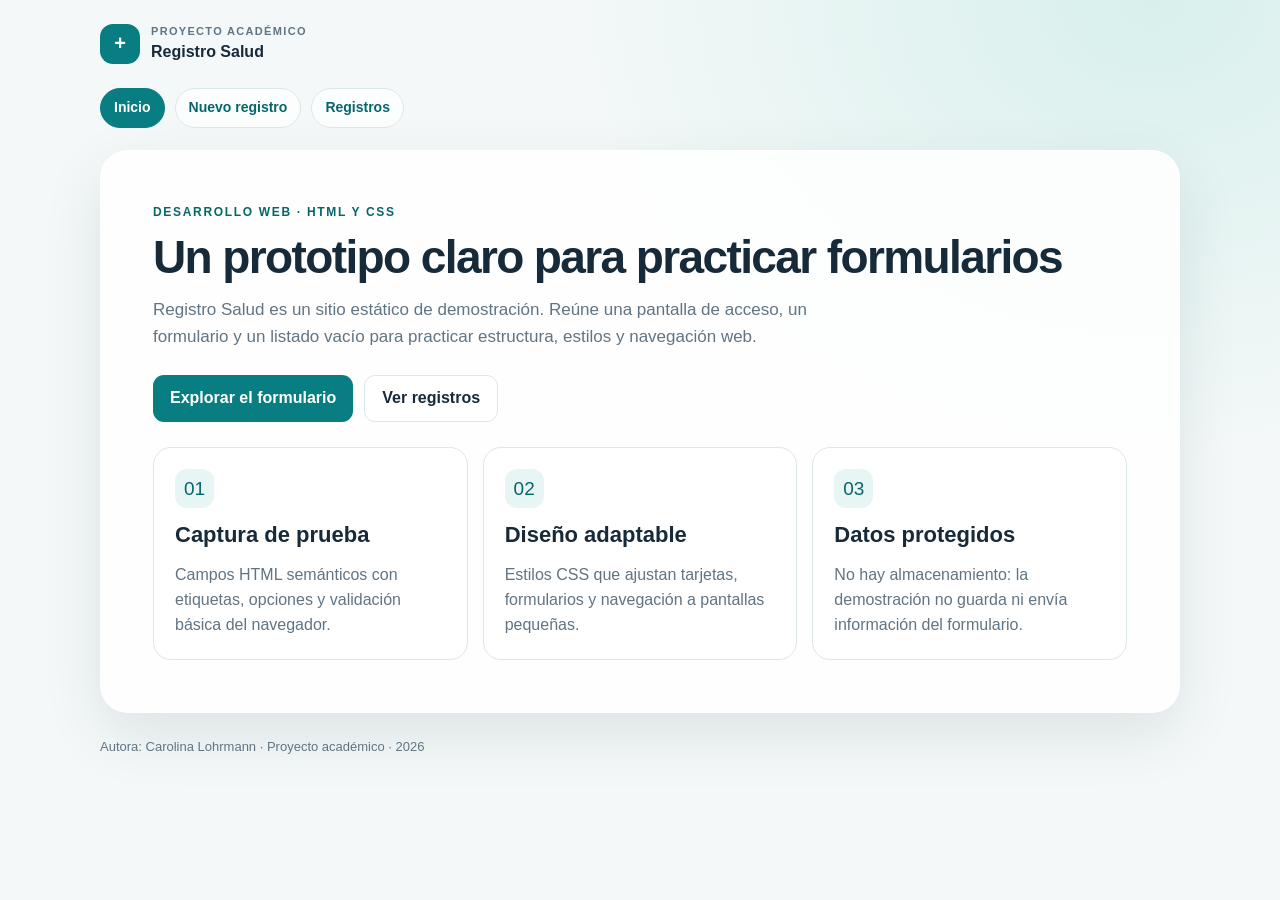
==== index.html @ 2a4d935f "Add Registro Salud static site and Pages workflow" ====
<!doctype html>
<html lang="es">
<head>
  <meta charset="utf-8">
  <meta name="viewport" content="width=device-width, initial-scale=1">
  <meta name="description" content="Proyecto académico Registro Salud, creado por Carolina Lohrmann.">
  <title>Registro Salud | Carolina Lohrmann</title>
  <link rel="stylesheet" href="css/estilo.css">
</head>
<body>
  <header class="topbar shell"><a class="brand" href="index.html"><span class="brand-mark" aria-hidden="true">+</span><span><small>Proyecto académico</small>Registro Salud</span></a></header>
  <main class="shell">
    <nav class="nav" aria-label="Navegación principal"><a href="index.html" aria-current="page">Inicio</a><a href="principal.html">Nuevo registro</a><a href="registros.html">Registros</a></nav>
    <section class="hero">
      <p class="eyebrow">Desarrollo web · HTML y CSS</p>
      <h1>Un prototipo claro para practicar formularios</h1>
      <p class="lead">Registro Salud es un sitio estático de demostración. Reúne una pantalla de acceso, un formulario y un listado vacío para practicar estructura, estilos y navegación web.</p>
      <div class="actions"><a class="button" href="principal.html">Explorar el formulario</a><a class="button secondary" href="registros.html">Ver registros</a></div>
      <div class="card-grid">
        <article class="card"><span class="card-icon" aria-hidden="true">01</span><h2>Captura de prueba</h2><p>Campos HTML semánticos con etiquetas, opciones y validación básica del navegador.</p></article>
        <article class="card"><span class="card-icon" aria-hidden="true">02</span><h2>Diseño adaptable</h2><p>Estilos CSS que ajustan tarjetas, formularios y navegación a pantallas pequeñas.</p></article>
        <article class="card"><span class="card-icon" aria-hidden="true">03</span><h2>Datos protegidos</h2><p>No hay almacenamiento: la demostración no guarda ni envía información del formulario.</p></article>
      </div>
    </section>
  </main>
  <footer class="footer shell">Autora: Carolina Lohrmann · Proyecto académico · 2026</footer>
</body>
</html>
---- css/estilo.css ----
:root {
  color-scheme: light;
  --ink: #172a3a;
  --muted: #617483;
  --teal: #087e83;
  --teal-dark: #05666c;
  --sky: #e8f5f5;
  --line: #dce7e9;
  --paper: #fff;
  --wash: #f4f8f8;
  --shadow: 0 22px 60px rgba(19, 54, 66, .10);
}

* { box-sizing: border-box; }
body {
  margin: 0;
  min-height: 100vh;
  color: var(--ink);
  background: radial-gradient(ellipse at 90% 0%, #d8f0ed 0, transparent 36%), var(--wash);
  font: 16px/1.55 'Segoe UI', Arial, sans-serif;
}
a { color: var(--teal-dark); text-decoration-thickness: 1px; text-underline-offset: 3px; }
a:hover { color: #034d54; }
button, input, select, textarea { font: inherit; }
.shell { width: min(1080px, calc(100% - 40px)); margin: 0 auto; }
.topbar { padding: 23px 0; }
.brand { display: inline-flex; align-items: center; gap: 11px; color: var(--ink); font-weight: 800; text-decoration: none; }
.brand-mark { display: grid; width: 40px; height: 40px; place-items: center; border-radius: 13px; color: white; background: var(--teal); font-size: 20px; }
.brand small { display: block; color: var(--muted); font-size: 11px; font-weight: 600; letter-spacing: .12em; text-transform: uppercase; }
.nav { display: flex; flex-wrap: wrap; gap: 10px; margin: 0 0 22px; }
.nav a { padding: 8px 13px; border: 1px solid var(--line); border-radius: 99px; background: rgba(255,255,255,.72); font-size: 14px; font-weight: 600; text-decoration: none; }
.nav a[aria-current="page"] { border-color: var(--teal); color: white; background: var(--teal); }
.hero { padding: clamp(25px, 5vw, 52px); border: 1px solid rgba(255,255,255,.85); border-radius: 28px; background: rgba(255,255,255,.85); box-shadow: var(--shadow); }
.eyebrow { margin: 0 0 9px; color: var(--teal-dark); font-size: 12px; font-weight: 800; letter-spacing: .14em; text-transform: uppercase; }
h1, h2, h3 { font-family: 'Segoe UI', Arial, sans-serif; line-height: 1.2; }
h1 { margin: 0 0 12px; font-size: clamp(30px, 5vw, 46px); letter-spacing: -.035em; }
h2 { margin: 0 0 15px; font-size: 22px; }
.lead { max-width: 680px; margin: 0 0 25px; color: var(--muted); font-size: 17px; }
.card-grid { display: grid; grid-template-columns: repeat(auto-fit, minmax(220px, 1fr)); gap: 15px; margin-top: 25px; }
.card { padding: 21px; border: 1px solid var(--line); border-radius: 18px; background: var(--paper); }
.card p { margin: 0; color: var(--muted); }
.card-icon { display: grid; width: 39px; height: 39px; margin-bottom: 14px; place-items: center; border-radius: 12px; color: var(--teal-dark); background: var(--sky); font-size: 19px; }
.actions { display: flex; flex-wrap: wrap; gap: 11px; margin-top: 24px; }
.button, button, input[type=submit], input[type=reset] { display: inline-flex; align-items: center; justify-content: center; min-height: 44px; padding: 10px 17px; border: 0; border-radius: 11px; color: white; background: var(--teal); font-weight: 700; text-decoration: none; cursor: pointer; }
.button:hover, button:hover, input[type=submit]:hover { color: white; background: var(--teal-dark); }
.button.secondary, input[type=reset] { border: 1px solid var(--line); color: var(--ink); background: white; }
.form-layout { display: grid; grid-template-columns: minmax(0, 1.5fr) minmax(230px, .7fr); gap: 20px; }
.panel { padding: clamp(20px, 4vw, 34px); border: 1px solid var(--line); border-radius: 21px; background: var(--paper); box-shadow: 0 12px 35px rgba(19,54,66,.06); }
fieldset { min-width: 0; margin: 0 0 20px; padding: 18px; border: 1px solid var(--line); border-radius: 15px; }
legend { padding: 0 7px; color: var(--teal-dark); font-weight: 800; }
.field-grid { display: grid; grid-template-columns: repeat(2, minmax(0, 1fr)); gap: 14px; }
.field { display: grid; gap: 6px; }
.field.full { grid-column: 1 / -1; }
label { font-size: 14px; font-weight: 700; }
input[type=text], input[type=date], input[type=password], select, textarea { width: 100%; min-height: 43px; padding: 10px 12px; border: 1px solid #cddadd; border-radius: 9px; color: var(--ink); background: white; }
textarea { min-height: 84px; resize: vertical; }
input:focus, select:focus, textarea:focus { outline: 3px solid rgba(8,126,131,.15); border-color: var(--teal); }
.choices { display: flex; flex-wrap: wrap; gap: 10px 17px; }
.choices label { display: inline-flex; align-items: center; gap: 7px; font-weight: 500; }
.notice { padding: 15px 17px; border-left: 4px solid #c58b24; border-radius: 8px; color: #665126; background: #fff8e9; font-size: 14px; }
.table-wrap { overflow-x: auto; margin-top: 21px; border: 1px solid var(--line); border-radius: 14px; background: white; }
table { width: 100%; border-collapse: collapse; text-align: left; }
th, td { padding: 13px 16px; border-bottom: 1px solid var(--line); }
th { color: var(--muted); background: #f5f9f9; font-size: 12px; letter-spacing: .08em; text-transform: uppercase; }
tbody tr:last-child td { border-bottom: 0; }
.empty { padding: 32px 18px; color: var(--muted); text-align: center; }
.footer { padding: 24px 0 34px; color: var(--muted); font-size: 13px; }
.login-box { width: min(470px, 100%); margin: 28px auto; }
.login-image { display: block; width: 126px; height: 126px; margin: 10px auto 22px; border-radius: 24px; object-fit: cover; }
@media (max-width: 720px) { .form-layout { grid-template-columns: 1fr; } }
@media (max-width: 520px) { .shell { width: min(100% - 26px, 1080px); } .field-grid { grid-template-columns: 1fr; } .field.full { grid-column: auto; } .hero { border-radius: 20px; } }
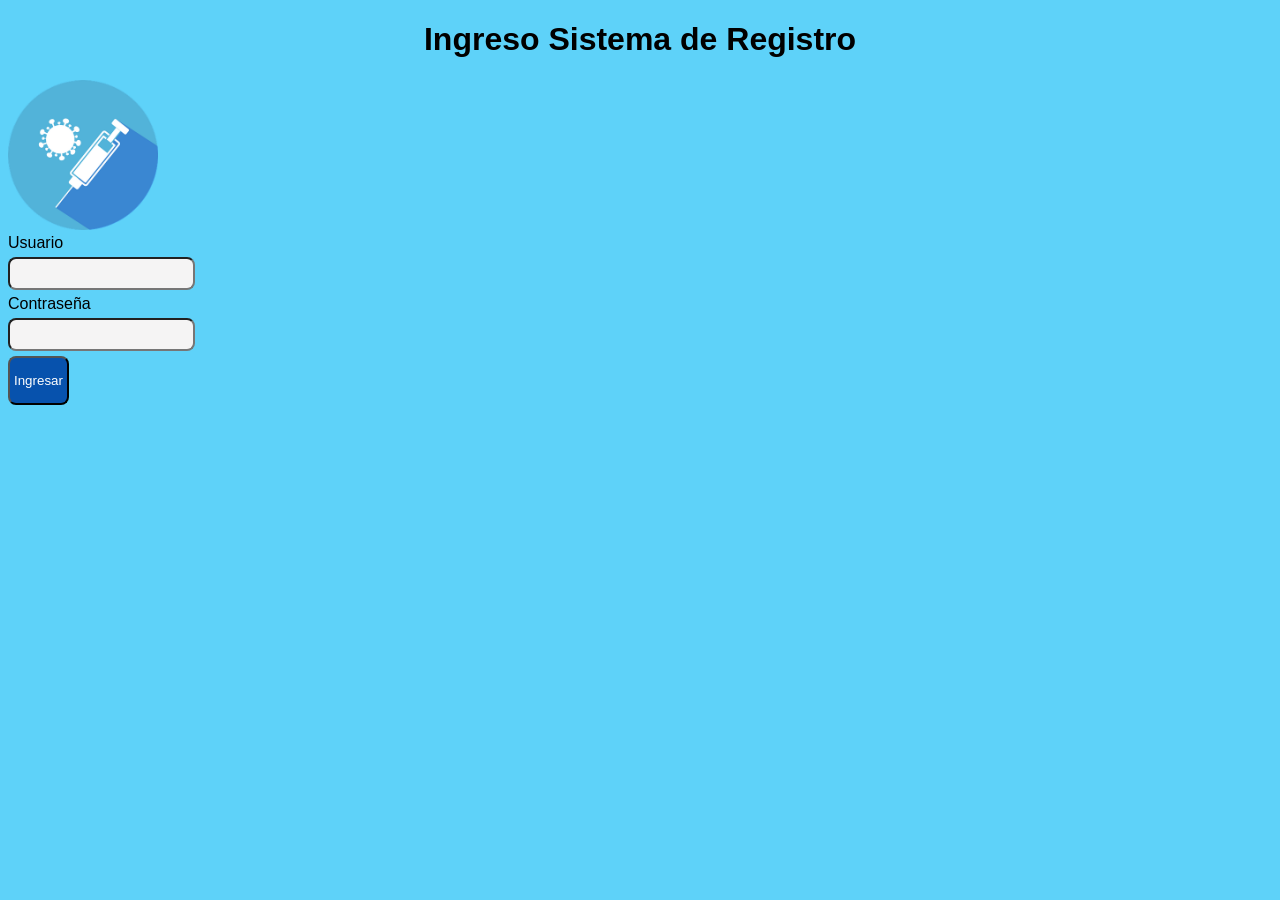
==== commit 40bfe70c: "Restore original registration pages" ====
--- a/index.html
+++ b/index.html
@@ -1,28 +1,24 @@
-<!doctype html>
-<html lang="es">
+<!DOCTYPE html>
+<html lang="en">
 <head>
-  <meta charset="utf-8">
-  <meta name="viewport" content="width=device-width, initial-scale=1">
-  <meta name="description" content="Proyecto académico Registro Salud, creado por Carolina Lohrmann.">
-  <title>Registro Salud | Carolina Lohrmann</title>
-  <link rel="stylesheet" href="css/estilo.css">
+    <meta charset="UTF-8">
+    <meta name="viewport" content="width=device-width, initial-scale=1.0">
+    <title>Document</title>
+    <link rel="stylesheet" href="css/estilo.css">
 </head>
 <body>
-  <header class="topbar shell"><a class="brand" href="index.html"><span class="brand-mark" aria-hidden="true">+</span><span><small>Proyecto académico</small>Registro Salud</span></a></header>
-  <main class="shell">
-    <nav class="nav" aria-label="Navegación principal"><a href="index.html" aria-current="page">Inicio</a><a href="principal.html">Nuevo registro</a><a href="registros.html">Registros</a></nav>
-    <section class="hero">
-      <p class="eyebrow">Desarrollo web · HTML y CSS</p>
-      <h1>Un prototipo claro para practicar formularios</h1>
-      <p class="lead">Registro Salud es un sitio estático de demostración. Reúne una pantalla de acceso, un formulario y un listado vacío para practicar estructura, estilos y navegación web.</p>
-      <div class="actions"><a class="button" href="principal.html">Explorar el formulario</a><a class="button secondary" href="registros.html">Ver registros</a></div>
-      <div class="card-grid">
-        <article class="card"><span class="card-icon" aria-hidden="true">01</span><h2>Captura de prueba</h2><p>Campos HTML semánticos con etiquetas, opciones y validación básica del navegador.</p></article>
-        <article class="card"><span class="card-icon" aria-hidden="true">02</span><h2>Diseño adaptable</h2><p>Estilos CSS que ajustan tarjetas, formularios y navegación a pantallas pequeñas.</p></article>
-        <article class="card"><span class="card-icon" aria-hidden="true">03</span><h2>Datos protegidos</h2><p>No hay almacenamiento: la demostración no guarda ni envía información del formulario.</p></article>
-      </div>
-    </section>
-  </main>
-  <footer class="footer shell">Autora: Carolina Lohrmann · Proyecto académico · 2026</footer>
+    <div id="cajalogin">
+        <h1 class="titulo1">Ingreso Sistema de Registro</h1>
+        <img id="imgLogin" src="img/yimiao3.webp" alt="" width="150" height="150">
+
+        <!-- formulario para envio -->
+        <form action="principal.html" method="get">
+            <label for="usuario">Usuario</label>
+            <input type="text" name="usuario" id="usuario">
+            <label for="passw">Contraseña</label>
+            <input type="password" name="passw" id="passw">
+            <input type="submit" value="Ingresar">
+        </form>
+    </div>
 </body>
 </html>
--- a/css/estilo.css
+++ b/css/estilo.css
@@ -1,71 +1,27 @@
-:root {
-  color-scheme: light;
-  --ink: #172a3a;
-  --muted: #617483;
-  --teal: #087e83;
-  --teal-dark: #05666c;
-  --sky: #e8f5f5;
-  --line: #dce7e9;
-  --paper: #fff;
-  --wash: #f4f8f8;
-  --shadow: 0 22px 60px rgba(19, 54, 66, .10);
+*{
+    background-color: #5ed2f9;
+    font-family: Arial;
 }
 
-* { box-sizing: border-box; }
-body {
-  margin: 0;
-  min-height: 100vh;
-  color: var(--ink);
-  background: radial-gradient(ellipse at 90% 0%, #d8f0ed 0, transparent 36%), var(--wash);
-  font: 16px/1.55 'Segoe UI', Arial, sans-serif;
+.titulo1{
+    text-align: center;
 }
-a { color: var(--teal-dark); text-decoration-thickness: 1px; text-underline-offset: 3px; }
-a:hover { color: #034d54; }
-button, input, select, textarea { font: inherit; }
-.shell { width: min(1080px, calc(100% - 40px)); margin: 0 auto; }
-.topbar { padding: 23px 0; }
-.brand { display: inline-flex; align-items: center; gap: 11px; color: var(--ink); font-weight: 800; text-decoration: none; }
-.brand-mark { display: grid; width: 40px; height: 40px; place-items: center; border-radius: 13px; color: white; background: var(--teal); font-size: 20px; }
-.brand small { display: block; color: var(--muted); font-size: 11px; font-weight: 600; letter-spacing: .12em; text-transform: uppercase; }
-.nav { display: flex; flex-wrap: wrap; gap: 10px; margin: 0 0 22px; }
-.nav a { padding: 8px 13px; border: 1px solid var(--line); border-radius: 99px; background: rgba(255,255,255,.72); font-size: 14px; font-weight: 600; text-decoration: none; }
-.nav a[aria-current="page"] { border-color: var(--teal); color: white; background: var(--teal); }
-.hero { padding: clamp(25px, 5vw, 52px); border: 1px solid rgba(255,255,255,.85); border-radius: 28px; background: rgba(255,255,255,.85); box-shadow: var(--shadow); }
-.eyebrow { margin: 0 0 9px; color: var(--teal-dark); font-size: 12px; font-weight: 800; letter-spacing: .14em; text-transform: uppercase; }
-h1, h2, h3 { font-family: 'Segoe UI', Arial, sans-serif; line-height: 1.2; }
-h1 { margin: 0 0 12px; font-size: clamp(30px, 5vw, 46px); letter-spacing: -.035em; }
-h2 { margin: 0 0 15px; font-size: 22px; }
-.lead { max-width: 680px; margin: 0 0 25px; color: var(--muted); font-size: 17px; }
-.card-grid { display: grid; grid-template-columns: repeat(auto-fit, minmax(220px, 1fr)); gap: 15px; margin-top: 25px; }
-.card { padding: 21px; border: 1px solid var(--line); border-radius: 18px; background: var(--paper); }
-.card p { margin: 0; color: var(--muted); }
-.card-icon { display: grid; width: 39px; height: 39px; margin-bottom: 14px; place-items: center; border-radius: 12px; color: var(--teal-dark); background: var(--sky); font-size: 19px; }
-.actions { display: flex; flex-wrap: wrap; gap: 11px; margin-top: 24px; }
-.button, button, input[type=submit], input[type=reset] { display: inline-flex; align-items: center; justify-content: center; min-height: 44px; padding: 10px 17px; border: 0; border-radius: 11px; color: white; background: var(--teal); font-weight: 700; text-decoration: none; cursor: pointer; }
-.button:hover, button:hover, input[type=submit]:hover { color: white; background: var(--teal-dark); }
-.button.secondary, input[type=reset] { border: 1px solid var(--line); color: var(--ink); background: white; }
-.form-layout { display: grid; grid-template-columns: minmax(0, 1.5fr) minmax(230px, .7fr); gap: 20px; }
-.panel { padding: clamp(20px, 4vw, 34px); border: 1px solid var(--line); border-radius: 21px; background: var(--paper); box-shadow: 0 12px 35px rgba(19,54,66,.06); }
-fieldset { min-width: 0; margin: 0 0 20px; padding: 18px; border: 1px solid var(--line); border-radius: 15px; }
-legend { padding: 0 7px; color: var(--teal-dark); font-weight: 800; }
-.field-grid { display: grid; grid-template-columns: repeat(2, minmax(0, 1fr)); gap: 14px; }
-.field { display: grid; gap: 6px; }
-.field.full { grid-column: 1 / -1; }
-label { font-size: 14px; font-weight: 700; }
-input[type=text], input[type=date], input[type=password], select, textarea { width: 100%; min-height: 43px; padding: 10px 12px; border: 1px solid #cddadd; border-radius: 9px; color: var(--ink); background: white; }
-textarea { min-height: 84px; resize: vertical; }
-input:focus, select:focus, textarea:focus { outline: 3px solid rgba(8,126,131,.15); border-color: var(--teal); }
-.choices { display: flex; flex-wrap: wrap; gap: 10px 17px; }
-.choices label { display: inline-flex; align-items: center; gap: 7px; font-weight: 500; }
-.notice { padding: 15px 17px; border-left: 4px solid #c58b24; border-radius: 8px; color: #665126; background: #fff8e9; font-size: 14px; }
-.table-wrap { overflow-x: auto; margin-top: 21px; border: 1px solid var(--line); border-radius: 14px; background: white; }
-table { width: 100%; border-collapse: collapse; text-align: left; }
-th, td { padding: 13px 16px; border-bottom: 1px solid var(--line); }
-th { color: var(--muted); background: #f5f9f9; font-size: 12px; letter-spacing: .08em; text-transform: uppercase; }
-tbody tr:last-child td { border-bottom: 0; }
-.empty { padding: 32px 18px; color: var(--muted); text-align: center; }
-.footer { padding: 24px 0 34px; color: var(--muted); font-size: 13px; }
-.login-box { width: min(470px, 100%); margin: 28px auto; }
-.login-image { display: block; width: 126px; height: 126px; margin: 10px auto 22px; border-radius: 24px; object-fit: cover; }
-@media (max-width: 720px) { .form-layout { grid-template-columns: 1fr; } }
-@media (max-width: 520px) { .shell { width: min(100% - 26px, 1080px); } .field-grid { grid-template-columns: 1fr; } .field.full { grid-column: auto; } .hero { border-radius: 20px; } }
+
+#imgLogin{
+    
+}
+
+input{
+    display: block;
+    /*formato cajas*/
+    margin: 5px 10px 5px 0;
+    padding: 7px;
+    border-radius: 8px;
+    background-color: rgb(245, 244, 244);
+}
+
+input[type="submit"]{
+    background-color: #0752ad;
+    color: white;
+    padding: 15px 4px 15px 4px;
+}
